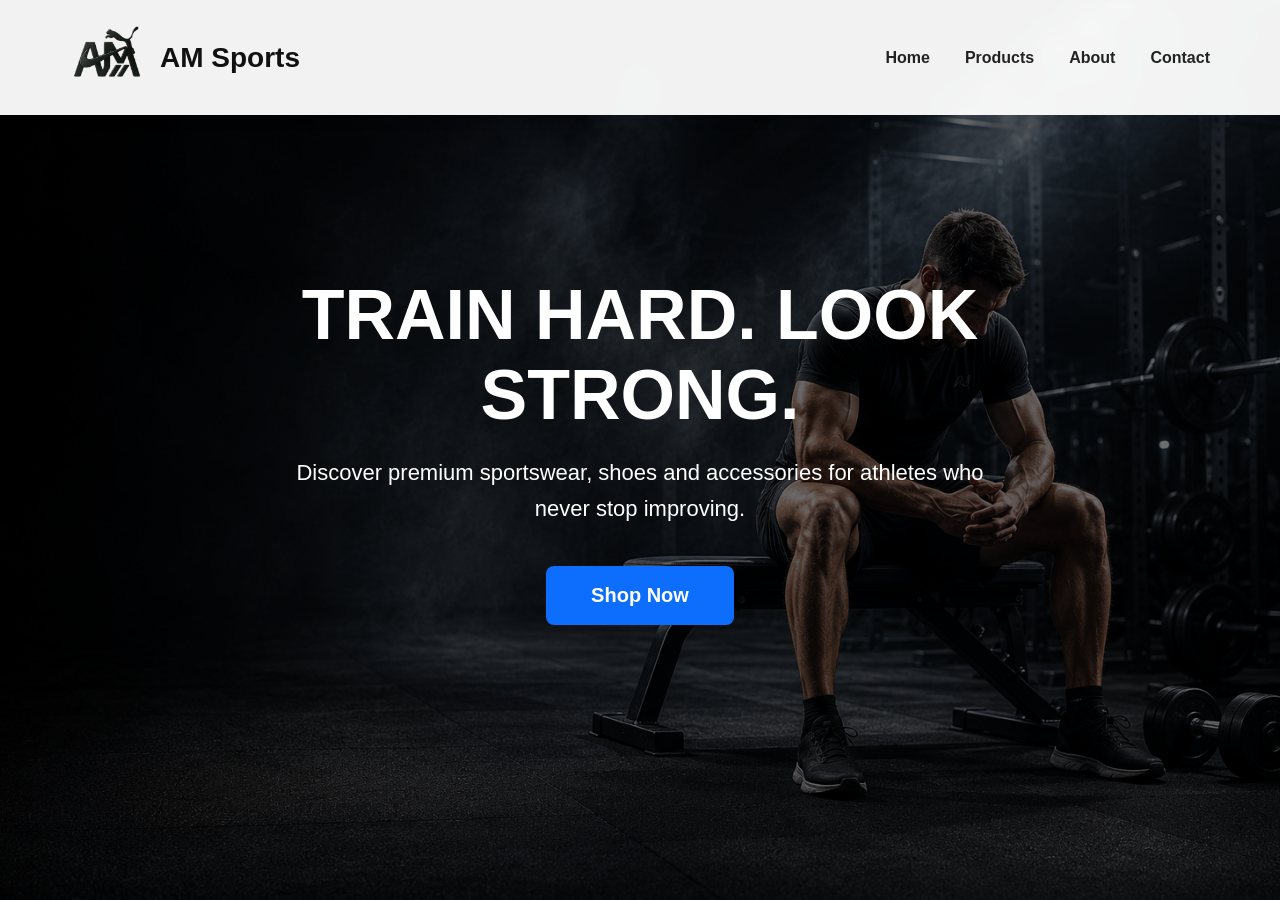
==== index.html @ b5a68b23 "AM SPORTS.IQ" ====
<!DOCTYPE html>
<html lang="en">

<head>
    <meta charset="UTF-8">
    <meta name="viewport" content="width=device-width, initial-scale=1.0">
    <title>AM Sports</title>

    <link rel="stylesheet" href="style.css">
</head>

<body>

    <!-- ================= NAVBAR ================= -->

    <header>

        <nav class="navbar">

            <div class="logo">

                <img src="images/logo.png" alt="AM Sports Logo">

                <span>AM Sports</span>

            </div>

            <div class="nav-links">

                <a href="index.html">Home</a>
                <a href="pages/products.html">Products</a>
                <a href="pages/about.html">About</a>
                <a href="pages/contact.html">Contact</a>

            </div>

        </nav>

    </header>

    <!-- ================= HERO ================= -->

    <section class="hero">

        <div class="overlay"></div>

        <div class="hero-content">

            <h1>TRAIN HARD. LOOK STRONG.</h1>

            <p>
                Discover premium sportswear, shoes and accessories
                for athletes who never stop improving.
            </p>

            <a href="pages/products.html" class="btn">
                Shop Now
            </a>

        </div>

    </section>

    <script src="script.js"></script>

</body>

</html>
---- style.css ----
*{
    margin:0;
    padding:0;
    box-sizing:border-box;
    font-family:Arial, Helvetica, sans-serif;
}

body{
    background:#f5f5f5;
}

/* ================= NAVBAR ================= */

.navbar{

    position:fixed;

    top:0;

    left:0;

    width:100%;

    display:flex;

    justify-content:space-between;

    align-items:center;

    padding:20px 70px;

    background:rgba(255,255,255,.95);

    backdrop-filter:blur(10px);

    box-shadow:0 2px 15px rgba(0,0,0,.08);

    z-index:1000;

}

.logo{

    display:flex;

    align-items:center;

    gap:15px;

}

.logo img{

    width:75px;

}

.logo span{

    font-size:28px;

    font-weight:bold;

    color:#111;

}

.nav-links{

    display:flex;

    gap:35px;

}

.nav-links a{

    text-decoration:none;

    color:#222;

    font-weight:600;

    transition:.3s;

}

.nav-links a:hover{

    color:#0d6efd;

}

/* ================= HERO ================= */

.hero{

    position:relative;

    height:100vh;

    background:url("images/hero.jpg");

    background-size:cover;

    background-position:center;

    display:flex;

    justify-content:center;

    align-items:center;

    text-align:center;

    color:white;

}

.overlay{

    position:absolute;

    width:100%;

    height:100%;

    background:rgba(0,0,0,.55);

}

.hero-content{

    position:relative;

    z-index:2;

    max-width:750px;

    padding:20px;

}

.hero h1{

    font-size:70px;

    margin-bottom:20px;

}

.hero p{

    font-size:22px;

    line-height:1.6;

    margin-bottom:40px;

}

.btn{

    display:inline-block;

    text-decoration:none;

    background:#0d6efd;

    color:white;

    padding:18px 45px;

    border-radius:8px;

    font-size:20px;

    font-weight:bold;

    transition:.3s;

}

.btn:hover{

    background:#0849b7;

    transform:translateY(-3px);

}

@media(max-width:768px){

.navbar{

    flex-direction:column;

    padding:20px;

}

.nav-links{

    margin-top:20px;

    flex-direction:column;

    text-align:center;

}

.hero h1{

    font-size:42px;

}

.hero p{

    font-size:18px;

}

}
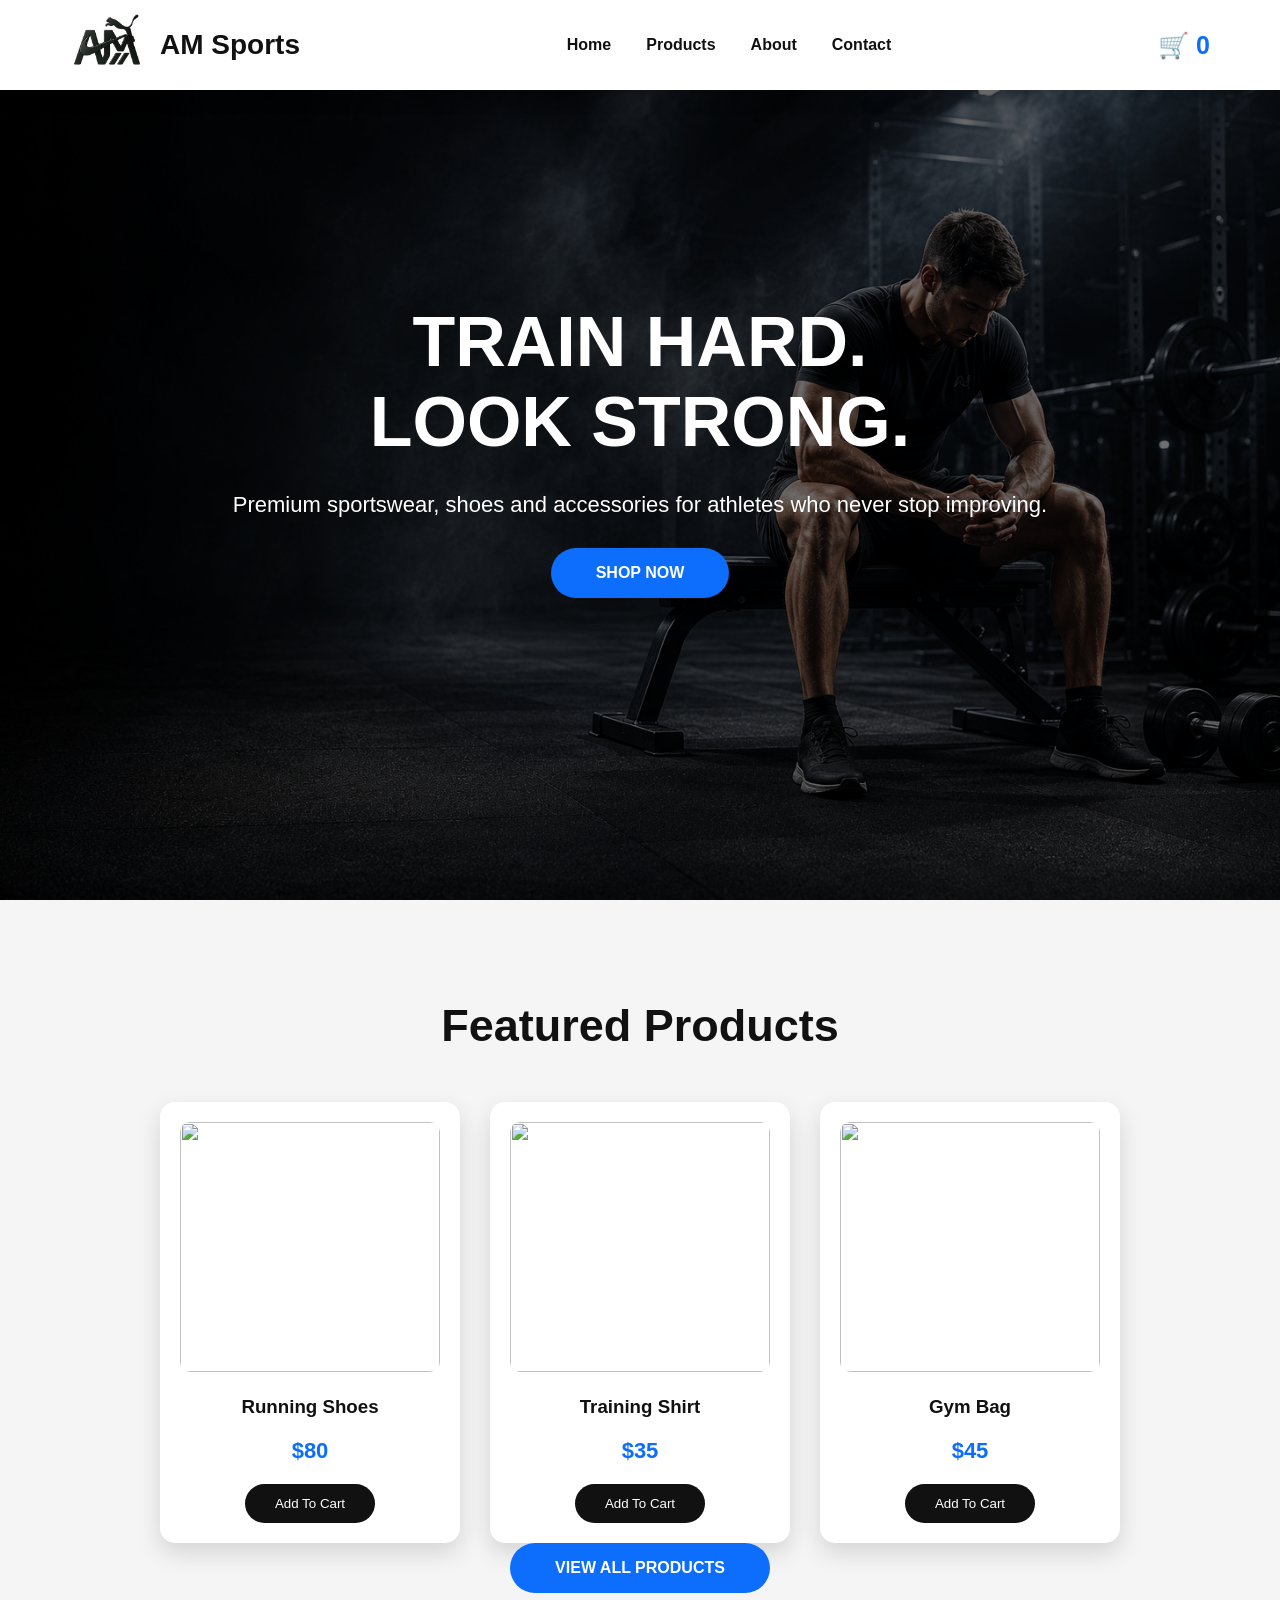
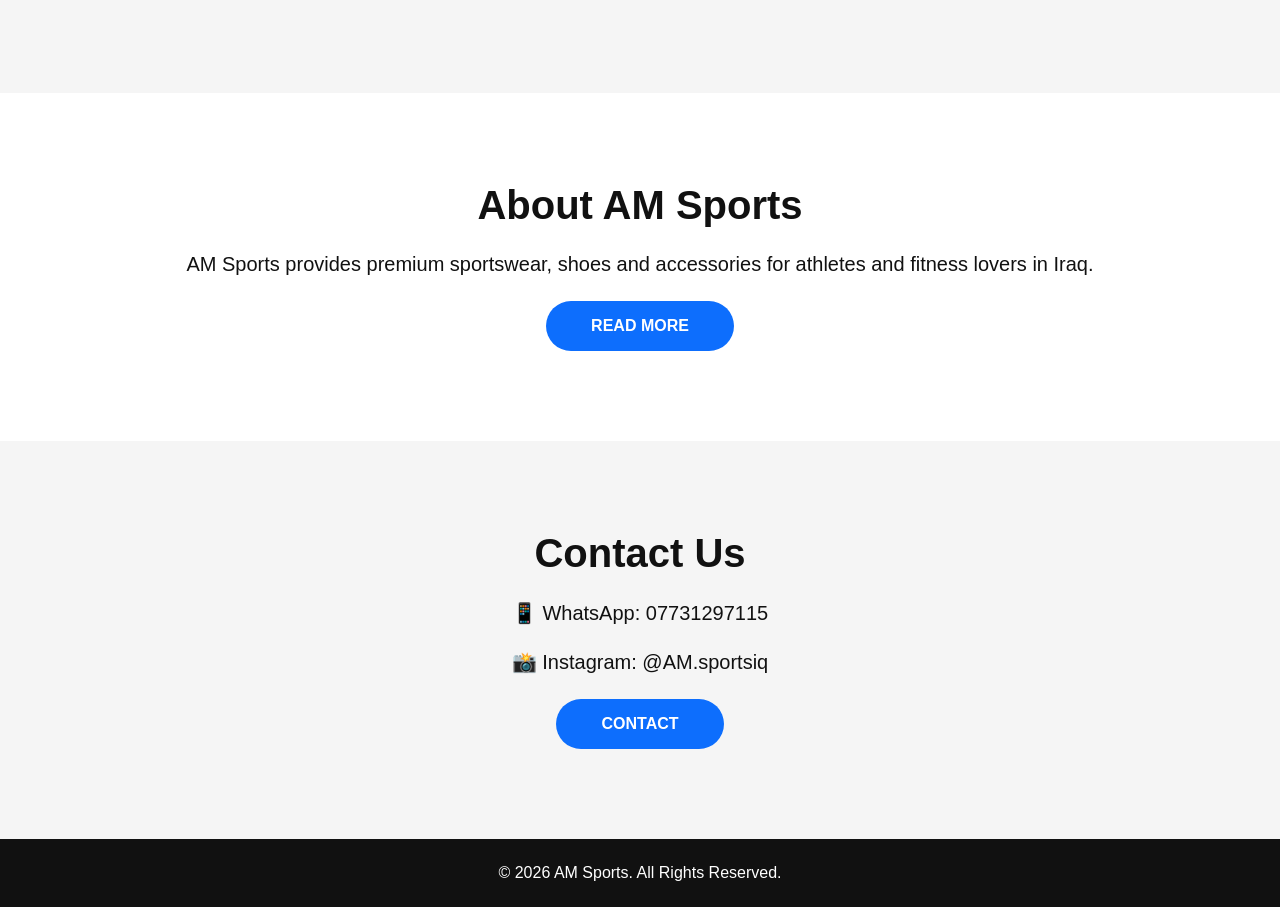
==== commit 8ba0ea6f: "amsports.iq" ====
--- a/index.html
+++ b/index.html
@@ -2,66 +2,329 @@
 <html lang="en">
 
 <head>
-    <meta charset="UTF-8">
-    <meta name="viewport" content="width=device-width, initial-scale=1.0">
-    <title>AM Sports</title>
-
-    <link rel="stylesheet" href="style.css">
+
+<meta charset="UTF-8">
+<meta name="viewport" content="width=device-width, initial-scale=1.0">
+
+<title>AM Sports | Premium Sportswear</title>
+
+<link rel="stylesheet" href="style.css">
+
 </head>
 
+
 <body>
 
-    <!-- ================= NAVBAR ================= -->
-
-    <header>
-
-        <nav class="navbar">
-
-            <div class="logo">
-
-                <img src="images/logo.png" alt="AM Sports Logo">
-
-                <span>AM Sports</span>
-
-            </div>
-
-            <div class="nav-links">
-
-                <a href="index.html">Home</a>
-                <a href="pages/products.html">Products</a>
-                <a href="pages/about.html">About</a>
-                <a href="pages/contact.html">Contact</a>
-
-            </div>
-
-        </nav>
-
-    </header>
-
-    <!-- ================= HERO ================= -->
-
-    <section class="hero">
-
-        <div class="overlay"></div>
-
-        <div class="hero-content">
-
-            <h1>TRAIN HARD. LOOK STRONG.</h1>
-
-            <p>
-                Discover premium sportswear, shoes and accessories
-                for athletes who never stop improving.
-            </p>
-
-            <a href="pages/products.html" class="btn">
-                Shop Now
-            </a>
-
-        </div>
-
-    </section>
-
-    <script src="script.js"></script>
+
+<!-- NAVBAR -->
+
+<header>
+
+<nav class="navbar">
+
+
+<div class="logo">
+
+<img src="images/logo.png" alt="AM Sports Logo">
+
+<span>AM Sports</span>
+
+</div>
+
+
+
+<ul class="nav-links">
+
+<li>
+<a href="index.html">Home</a>
+</li>
+
+
+<li>
+<a href="pages/products.html">Products</a>
+</li>
+
+
+<li>
+<a href="pages/about.html">About</a>
+</li>
+
+
+<li>
+<a href="pages/contact.html">Contact</a>
+</li>
+
+
+</ul>
+
+
+
+<a href="pages/cart.html" class="cart">
+
+🛒 <span id="cart-count">0</span>
+
+</a>
+
+
+</nav>
+
+</header>
+
+
+
+
+
+
+
+<!-- HERO -->
+
+<section class="hero">
+
+
+<div class="overlay"></div>
+
+
+<div class="hero-content">
+
+
+<h1>
+TRAIN HARD.
+<br>
+LOOK STRONG.
+</h1>
+
+
+<p>
+Premium sportswear, shoes and accessories
+for athletes who never stop improving.
+</p>
+
+
+<a href="pages/products.html" class="btn">
+
+SHOP NOW
+
+</a>
+
+
+</div>
+
+
+</section>
+
+
+
+
+
+
+
+<!-- PRODUCTS -->
+
+
+<section class="products">
+
+
+<h2>
+Featured Products
+</h2>
+
+
+
+<div class="product-container">
+
+
+
+<div class="product-card">
+
+
+<img src="images/product1.jpg">
+
+
+<h3>
+Running Shoes
+</h3>
+
+
+<p class="price">
+$80
+</p>
+
+
+<button onclick="addProduct('Running Shoes',80)">
+Add To Cart
+</button>
+
+
+</div>
+
+
+
+
+
+<div class="product-card">
+
+
+<img src="images/product2.jpg">
+
+
+<h3>
+Training Shirt
+</h3>
+
+
+<p class="price">
+$35
+</p>
+
+
+<button onclick="addProduct('Training Shirt',35)">
+Add To Cart
+</button>
+
+
+</div>
+
+
+
+
+
+<div class="product-card">
+
+
+<img src="images/product3.jpg">
+
+
+<h3>
+Gym Bag
+</h3>
+
+
+<p class="price">
+$45
+</p>
+
+
+<button onclick="addProduct('Gym Bag',45)">
+Add To Cart
+</button>
+
+
+</div>
+
+
+
+
+</div>
+
+
+
+
+<a href="pages/products.html" class="btn more">
+
+VIEW ALL PRODUCTS
+
+</a>
+
+
+
+</section>
+
+
+
+
+
+
+
+
+<!-- ABOUT -->
+
+
+<section class="about">
+
+
+<h2>
+About AM Sports
+</h2>
+
+
+<p>
+
+AM Sports provides premium sportswear,
+shoes and accessories for athletes
+and fitness lovers in Iraq.
+
+</p>
+
+
+
+<a href="pages/about.html" class="btn">
+
+READ MORE
+
+</a>
+
+
+</section>
+
+
+
+
+
+
+
+<!-- CONTACT -->
+
+
+<section class="contact">
+
+
+<h2>
+Contact Us
+</h2>
+
+
+<p>
+📱 WhatsApp: 07731297115
+</p>
+
+
+<p>
+📸 Instagram: @AM.sportsiq
+</p>
+
+
+
+<a href="pages/contact.html" class="btn">
+
+CONTACT
+
+</a>
+
+
+</section>
+
+
+
+
+
+
+
+<footer>
+
+
+<p>
+© 2026 AM Sports. All Rights Reserved.
+</p>
+
+
+</footer>
+
+
+
+
+
+<script src="script.js"></script>
+
 
 </body>
 
--- a/style.css
+++ b/style.css
@@ -1,224 +1,622 @@
 *{
-    margin:0;
-    padding:0;
-    box-sizing:border-box;
-    font-family:Arial, Helvetica, sans-serif;
-}
+
+margin:0;
+
+padding:0;
+
+box-sizing:border-box;
+
+font-family:Arial, Helvetica, sans-serif;
+
+}
+
+
+
+html{
+
+scroll-behavior:smooth;
+
+}
+
+
 
 body{
-    background:#f5f5f5;
-}
-
-/* ================= NAVBAR ================= */
+
+background:#f5f5f5;
+
+color:#111;
+
+}
+
+
+
+
+
+/* NAVBAR */
+
 
 .navbar{
 
-    position:fixed;
-
-    top:0;
-
-    left:0;
-
-    width:100%;
-
-    display:flex;
-
-    justify-content:space-between;
-
-    align-items:center;
-
-    padding:20px 70px;
-
-    background:rgba(255,255,255,.95);
-
-    backdrop-filter:blur(10px);
-
-    box-shadow:0 2px 15px rgba(0,0,0,.08);
-
-    z-index:1000;
-
-}
+
+position:fixed;
+
+top:0;
+
+left:0;
+
+width:100%;
+
+
+height:90px;
+
+
+display:flex;
+
+justify-content:space-between;
+
+align-items:center;
+
+
+padding:15px 70px;
+
+
+background:white;
+
+
+box-shadow:0 5px 20px rgba(0,0,0,.1);
+
+
+z-index:1000;
+
+
+}
+
+
+
 
 .logo{
 
-    display:flex;
-
-    align-items:center;
-
-    gap:15px;
-
-}
+
+display:flex;
+
+align-items:center;
+
+gap:15px;
+
+
+}
+
+
 
 .logo img{
 
-    width:75px;
-
-}
+
+width:75px;
+
+
+}
+
+
 
 .logo span{
 
-    font-size:28px;
-
-    font-weight:bold;
-
-    color:#111;
-
-}
+
+font-size:28px;
+
+font-weight:bold;
+
+
+}
+
+
 
 .nav-links{
 
-    display:flex;
-
-    gap:35px;
-
-}
+
+display:flex;
+
+gap:35px;
+
+list-style:none;
+
+
+}
+
+
 
 .nav-links a{
 
-    text-decoration:none;
-
-    color:#222;
-
-    font-weight:600;
-
-    transition:.3s;
-
-}
+
+text-decoration:none;
+
+color:#111;
+
+font-weight:bold;
+
+
+}
+
+
 
 .nav-links a:hover{
 
-    color:#0d6efd;
-
-}
-
-/* ================= HERO ================= */
+
+color:#0d6efd;
+
+
+}
+
+
+
+.cart{
+
+
+font-size:25px;
+
+text-decoration:none;
+
+color:#111;
+
+
+}
+
+
+
+#cart-count{
+
+
+color:#0d6efd;
+
+font-weight:bold;
+
+
+}
+
+
+
+
+
+
+
+
+/* HERO */
+
 
 .hero{
 
-    position:relative;
-
-    height:100vh;
-
-    background:url("images/hero.jpg");
-
-    background-size:cover;
-
-    background-position:center;
-
-    display:flex;
-
-    justify-content:center;
-
-    align-items:center;
-
-    text-align:center;
-
-    color:white;
-
-}
+
+height:100vh;
+
+
+background:url("images/hero.jpg");
+
+
+background-size:cover;
+
+
+background-position:center;
+
+
+display:flex;
+
+
+justify-content:center;
+
+
+align-items:center;
+
+
+text-align:center;
+
+
+color:white;
+
+
+position:relative;
+
+
+}
+
+
+
 
 .overlay{
 
-    position:absolute;
-
-    width:100%;
-
-    height:100%;
-
-    background:rgba(0,0,0,.55);
-
-}
+
+position:absolute;
+
+width:100%;
+
+height:100%;
+
+
+background:rgba(0,0,0,.55);
+
+
+}
+
+
 
 .hero-content{
 
-    position:relative;
-
-    z-index:2;
-
-    max-width:750px;
-
-    padding:20px;
-
-}
+
+position:relative;
+
+z-index:2;
+
+max-width:850px;
+
+
+}
+
+
 
 .hero h1{
 
-    font-size:70px;
-
-    margin-bottom:20px;
-
-}
+
+font-size:70px;
+
+font-weight:900;
+
+
+}
+
+
 
 .hero p{
 
-    font-size:22px;
-
-    line-height:1.6;
-
-    margin-bottom:40px;
-
-}
+
+font-size:22px;
+
+margin:30px 0;
+
+
+}
+
+
+
 
 .btn{
 
-    display:inline-block;
-
-    text-decoration:none;
-
-    background:#0d6efd;
-
-    color:white;
-
-    padding:18px 45px;
-
-    border-radius:8px;
-
-    font-size:20px;
-
-    font-weight:bold;
-
-    transition:.3s;
-
-}
+
+display:inline-block;
+
+
+background:#0d6efd;
+
+
+color:white;
+
+
+padding:16px 45px;
+
+
+border-radius:30px;
+
+
+text-decoration:none;
+
+
+font-weight:bold;
+
+
+border:none;
+
+
+cursor:pointer;
+
+
+}
+
+
+
+
 
 .btn:hover{
 
-    background:#0849b7;
-
-    transform:translateY(-3px);
-
-}
+
+background:#0849b7;
+
+
+}
+
+
+
+
+
+
+
+/* PRODUCTS */
+
+
+.products{
+
+
+padding:100px 60px;
+
+
+text-align:center;
+
+
+}
+
+
+
+.products h2{
+
+
+font-size:45px;
+
+margin-bottom:50px;
+
+
+}
+
+
+
+.product-container{
+
+
+display:flex;
+
+justify-content:center;
+
+gap:30px;
+
+flex-wrap:wrap;
+
+
+}
+
+
+
+.product-card{
+
+
+background:white;
+
+
+width:300px;
+
+
+padding:20px;
+
+
+border-radius:15px;
+
+
+box-shadow:0 10px 25px #0002;
+
+
+}
+
+
+
+.product-card img{
+
+
+width:100%;
+
+
+height:250px;
+
+
+object-fit:cover;
+
+
+border-radius:10px;
+
+
+}
+
+
+
+
+.product-card h3{
+
+
+margin:20px 0;
+
+
+}
+
+
+
+.price{
+
+
+font-size:22px;
+
+
+color:#0d6efd;
+
+
+font-weight:bold;
+
+
+margin-bottom:20px;
+
+
+}
+
+
+
+
+.product-card button{
+
+
+background:#111;
+
+
+color:white;
+
+
+padding:12px 30px;
+
+
+border:none;
+
+
+border-radius:25px;
+
+
+cursor:pointer;
+
+
+}
+
+
+
+
+
+
+
+/* ABOUT */
+
+
+.about{
+
+
+background:white;
+
+
+padding:90px 50px;
+
+
+text-align:center;
+
+
+}
+
+
+
+.about h2,
+.contact h2{
+
+
+font-size:40px;
+
+
+margin-bottom:25px;
+
+
+}
+
+
+
+
+.about p,
+.contact p{
+
+
+font-size:20px;
+
+
+margin-bottom:25px;
+
+
+}
+
+
+
+
+
+
+
+/* CONTACT */
+
+
+.contact{
+
+
+padding:90px 50px;
+
+
+text-align:center;
+
+
+}
+
+
+
+
+
+
+/* FOOTER */
+
+
+footer{
+
+
+background:#111;
+
+
+color:white;
+
+
+padding:25px;
+
+
+text-align:center;
+
+
+}
+
+
+
+
+
+
+
 
 @media(max-width:768px){
 
+
 .navbar{
 
-    flex-direction:column;
-
-    padding:20px;
-
-}
+
+flex-direction:column;
+
+
+height:auto;
+
+
+padding:15px;
+
+
+}
+
 
 .nav-links{
 
-    margin-top:20px;
-
-    flex-direction:column;
-
-    text-align:center;
-
-}
+
+margin:15px 0;
+
+
+gap:15px;
+
+
+}
+
+
 
 .hero h1{
 
-    font-size:42px;
-
-}
-
-.hero p{
-
-    font-size:18px;
-
-}
+
+font-size:40px;
+
+
+}
+
+
+
+.product-card{
+
+
+width:100%;
+
+
+}
+
 
 }
